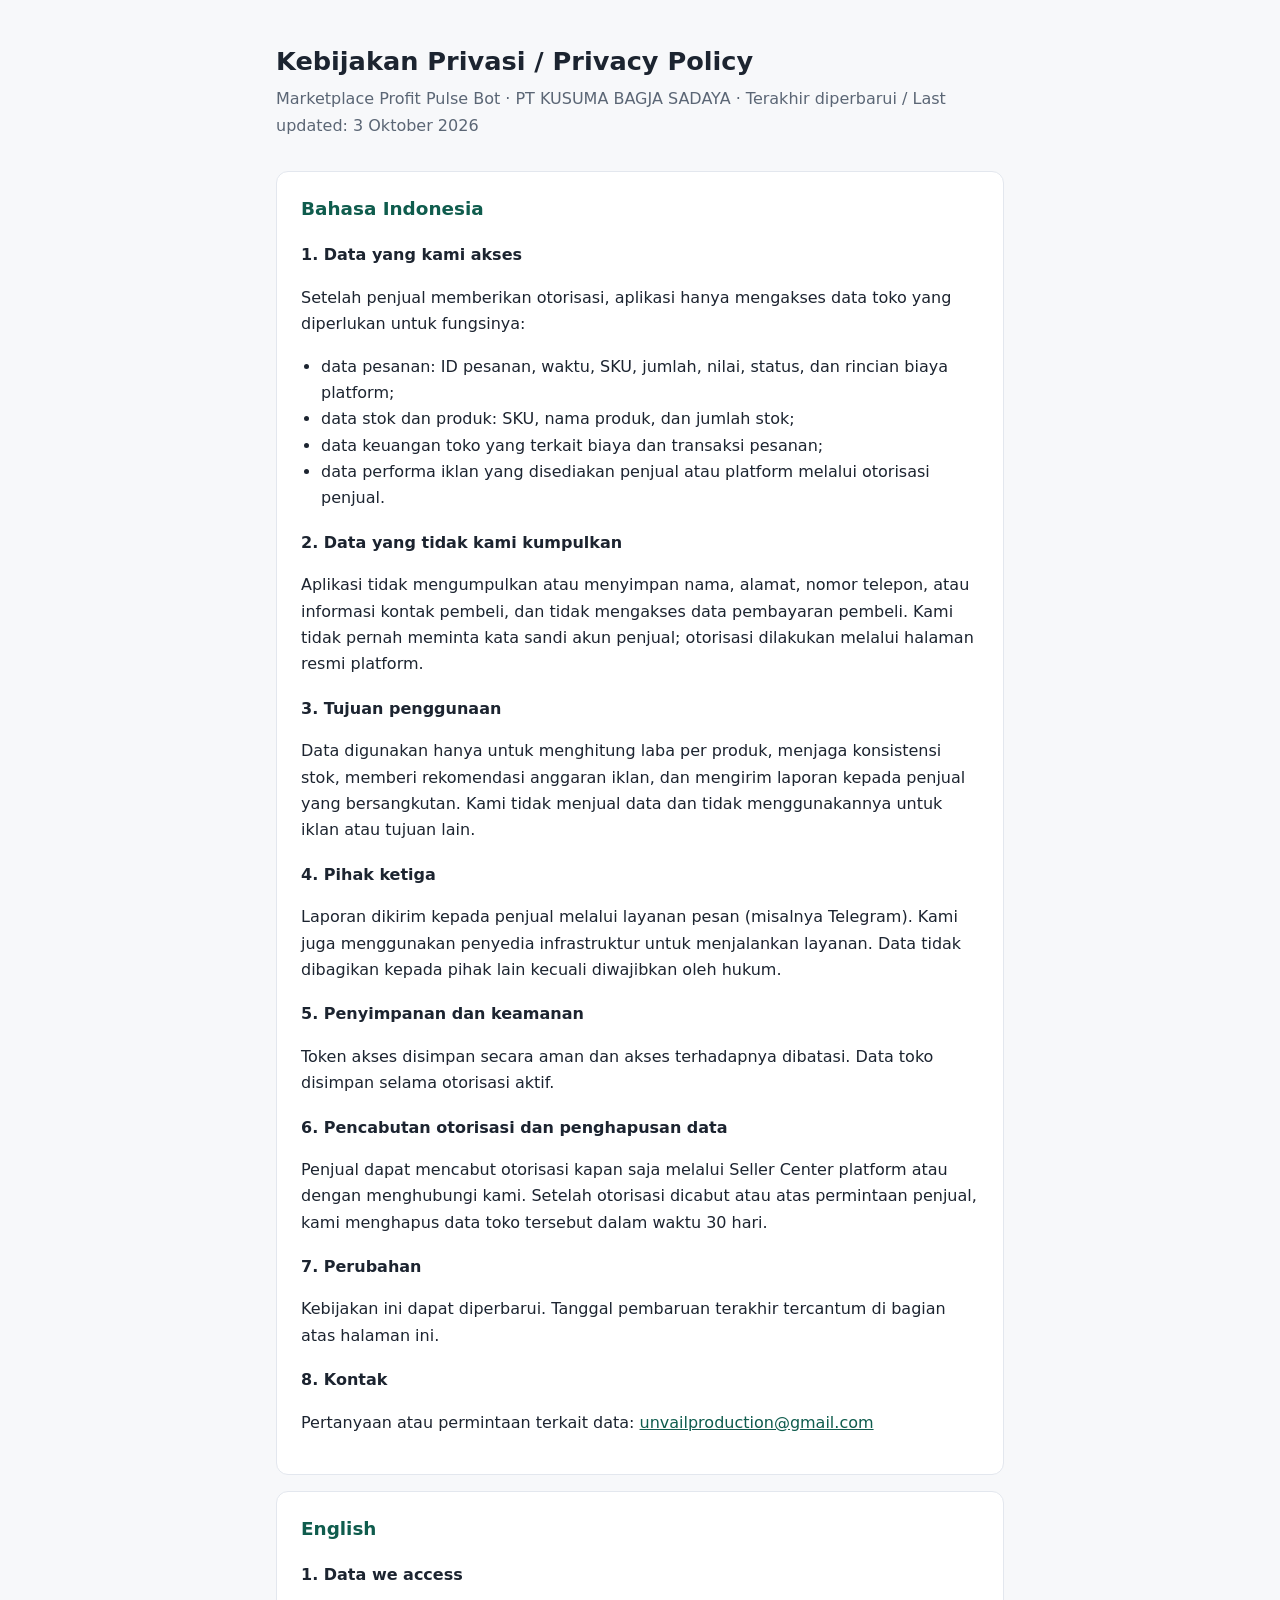
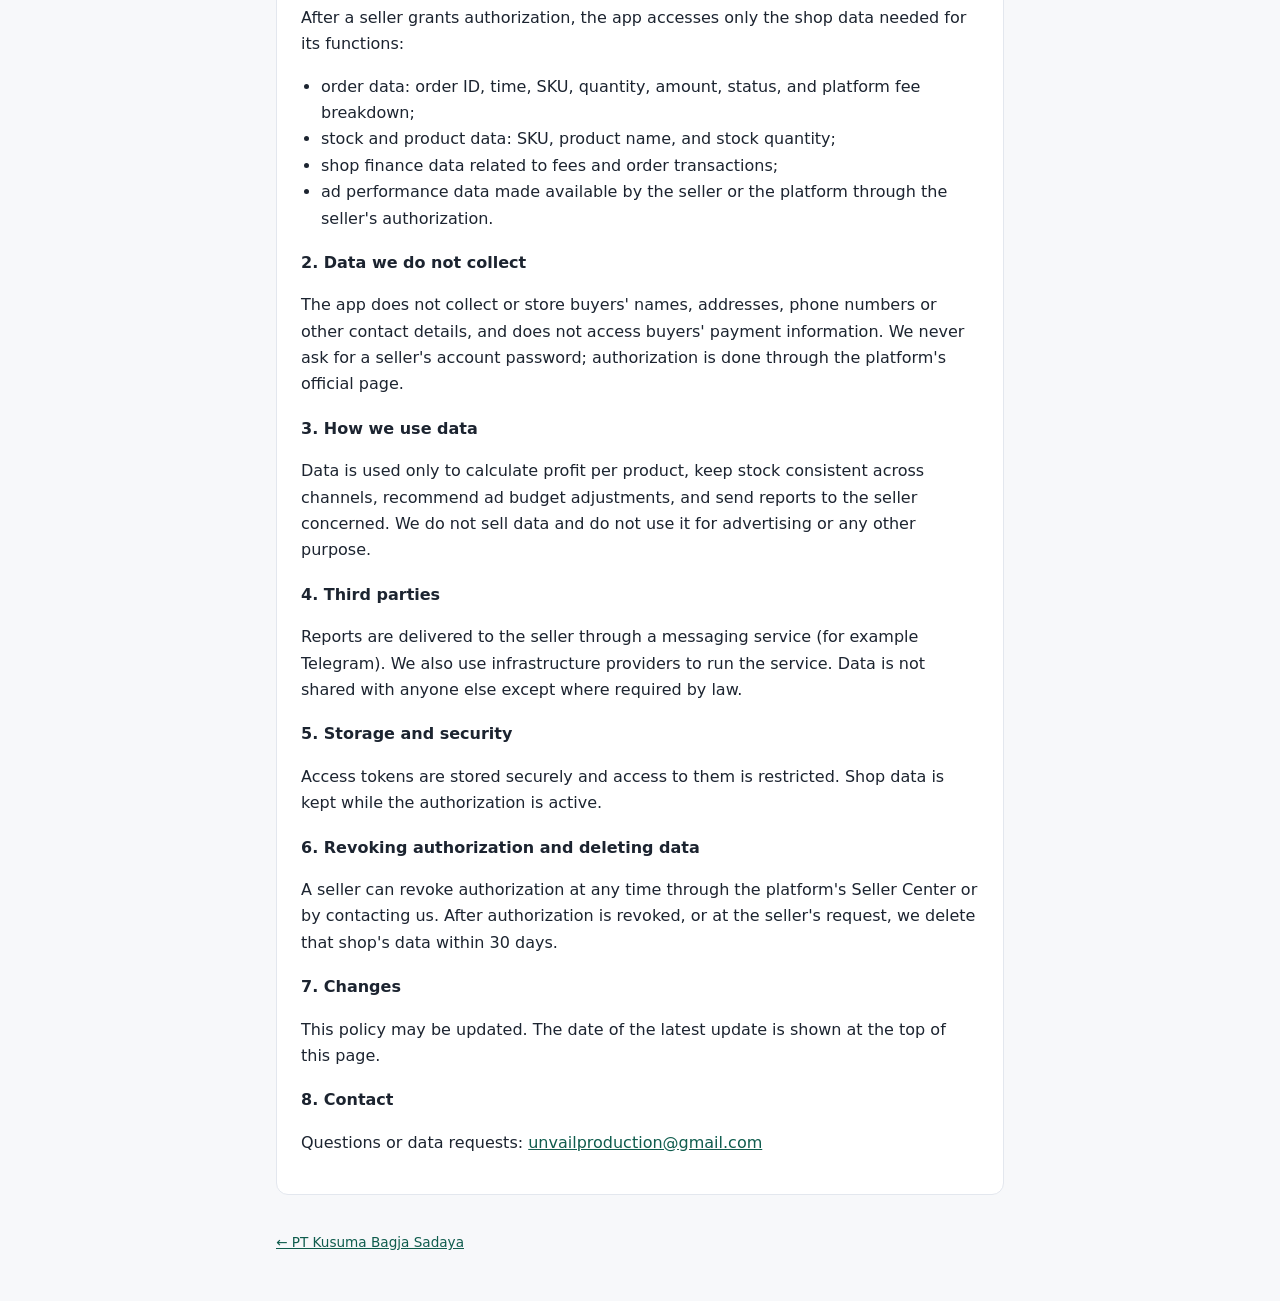
==== privacy.html @ 764142ad "Add files via upload" ====
<!doctype html>
<html lang="id">
<head>
<meta charset="utf-8">
<meta name="viewport" content="width=device-width, initial-scale=1">
<title>Kebijakan Privasi / Privacy Policy - PT Kusuma Bagja Sadaya</title>
<style>
  :root { --bg:#f7f8fa; --card:#ffffff; --text:#1c2430; --muted:#5b6675; --line:#e3e7ee; --accent:#0f5c4d; }
  @media (prefers-color-scheme: dark) {
    :root { --bg:#12161c; --card:#1a2028; --text:#e8ecf1; --muted:#9aa5b4; --line:#2a3340; --accent:#5ad1b5; }
  }
  * { box-sizing: border-box; }
  body { margin:0; font-family: system-ui, -apple-system, "Segoe UI", Roboto, sans-serif; background:var(--bg); color:var(--text); line-height:1.65; }
  .wrap { max-width: 760px; margin: 0 auto; padding: 0 16px; }
  header { padding: 40px 0 16px; }
  header h1 { margin:0 0 4px; font-size: 1.6rem; }
  header p { margin:0; color:var(--muted); }
  section { background:var(--card); border:1px solid var(--line); border-radius:12px; padding: 22px 24px; margin: 16px 0; }
  h2 { margin:0 0 10px; font-size:1.15rem; color:var(--accent); }
  h3 { margin:18px 0 4px; font-size:1rem; }
  ul { padding-left: 20px; margin: 8px 0; }
  a { color: var(--accent); }
  footer { padding: 20px 0 48px; color:var(--muted); font-size:.85rem; }
</style>
</head>
<body>
<div class="wrap">
  <header>
    <h1>Kebijakan Privasi / Privacy Policy</h1>
    <p>Marketplace Profit Pulse Bot · PT KUSUMA BAGJA SADAYA · Terakhir diperbarui / Last updated: 3 Oktober 2026</p>
  </header>

  <section id="id">
    <h2>Bahasa Indonesia</h2>

    <h3>1. Data yang kami akses</h3>
    <p>Setelah penjual memberikan otorisasi, aplikasi hanya mengakses data toko yang diperlukan untuk fungsinya:</p>
    <ul>
      <li>data pesanan: ID pesanan, waktu, SKU, jumlah, nilai, status, dan rincian biaya platform;</li>
      <li>data stok dan produk: SKU, nama produk, dan jumlah stok;</li>
      <li>data keuangan toko yang terkait biaya dan transaksi pesanan;</li>
      <li>data performa iklan yang disediakan penjual atau platform melalui otorisasi penjual.</li>
    </ul>

    <h3>2. Data yang tidak kami kumpulkan</h3>
    <p>Aplikasi tidak mengumpulkan atau menyimpan nama, alamat, nomor telepon, atau informasi kontak pembeli, dan tidak mengakses data pembayaran pembeli. Kami tidak pernah meminta kata sandi akun penjual; otorisasi dilakukan melalui halaman resmi platform.</p>

    <h3>3. Tujuan penggunaan</h3>
    <p>Data digunakan hanya untuk menghitung laba per produk, menjaga konsistensi stok, memberi rekomendasi anggaran iklan, dan mengirim laporan kepada penjual yang bersangkutan. Kami tidak menjual data dan tidak menggunakannya untuk iklan atau tujuan lain.</p>

    <h3>4. Pihak ketiga</h3>
    <p>Laporan dikirim kepada penjual melalui layanan pesan (misalnya Telegram). Kami juga menggunakan penyedia infrastruktur untuk menjalankan layanan. Data tidak dibagikan kepada pihak lain kecuali diwajibkan oleh hukum.</p>

    <h3>5. Penyimpanan dan keamanan</h3>
    <p>Token akses disimpan secara aman dan akses terhadapnya dibatasi. Data toko disimpan selama otorisasi aktif.</p>

    <h3>6. Pencabutan otorisasi dan penghapusan data</h3>
    <p>Penjual dapat mencabut otorisasi kapan saja melalui Seller Center platform atau dengan menghubungi kami. Setelah otorisasi dicabut atau atas permintaan penjual, kami menghapus data toko tersebut dalam waktu 30 hari.</p>

    <h3>7. Perubahan</h3>
    <p>Kebijakan ini dapat diperbarui. Tanggal pembaruan terakhir tercantum di bagian atas halaman ini.</p>

    <h3>8. Kontak</h3>
    <p>Pertanyaan atau permintaan terkait data: <a href="mailto:unvailproduction@gmail.com">unvailproduction@gmail.com</a></p>
  </section>

  <section id="en">
    <h2>English</h2>

    <h3>1. Data we access</h3>
    <p>After a seller grants authorization, the app accesses only the shop data needed for its functions:</p>
    <ul>
      <li>order data: order ID, time, SKU, quantity, amount, status, and platform fee breakdown;</li>
      <li>stock and product data: SKU, product name, and stock quantity;</li>
      <li>shop finance data related to fees and order transactions;</li>
      <li>ad performance data made available by the seller or the platform through the seller's authorization.</li>
    </ul>

    <h3>2. Data we do not collect</h3>
    <p>The app does not collect or store buyers' names, addresses, phone numbers or other contact details, and does not access buyers' payment information. We never ask for a seller's account password; authorization is done through the platform's official page.</p>

    <h3>3. How we use data</h3>
    <p>Data is used only to calculate profit per product, keep stock consistent across channels, recommend ad budget adjustments, and send reports to the seller concerned. We do not sell data and do not use it for advertising or any other purpose.</p>

    <h3>4. Third parties</h3>
    <p>Reports are delivered to the seller through a messaging service (for example Telegram). We also use infrastructure providers to run the service. Data is not shared with anyone else except where required by law.</p>

    <h3>5. Storage and security</h3>
    <p>Access tokens are stored securely and access to them is restricted. Shop data is kept while the authorization is active.</p>

    <h3>6. Revoking authorization and deleting data</h3>
    <p>A seller can revoke authorization at any time through the platform's Seller Center or by contacting us. After authorization is revoked, or at the seller's request, we delete that shop's data within 30 days.</p>

    <h3>7. Changes</h3>
    <p>This policy may be updated. The date of the latest update is shown at the top of this page.</p>

    <h3>8. Contact</h3>
    <p>Questions or data requests: <a href="mailto:unvailproduction@gmail.com">unvailproduction@gmail.com</a></p>
  </section>

  <footer><a href="index.html">← PT Kusuma Bagja Sadaya</a></footer>
</div>
</body>
</html>
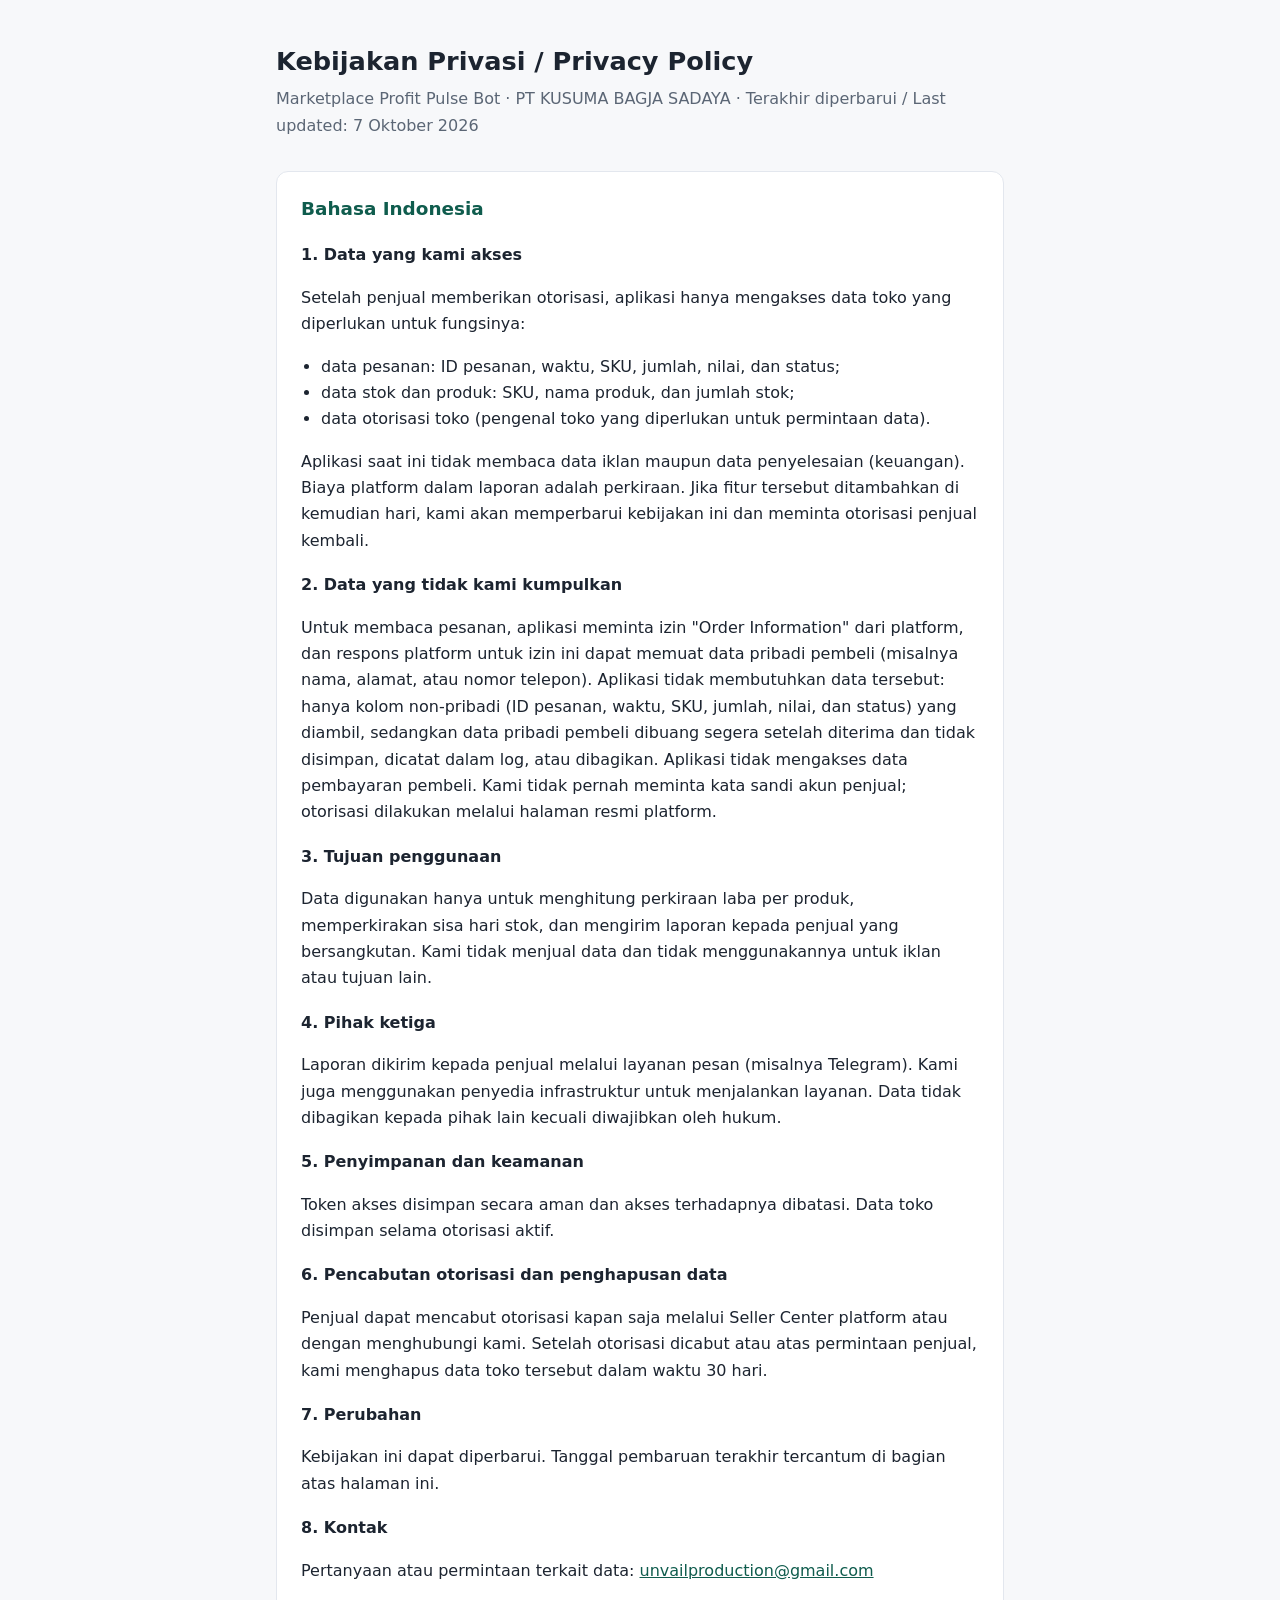
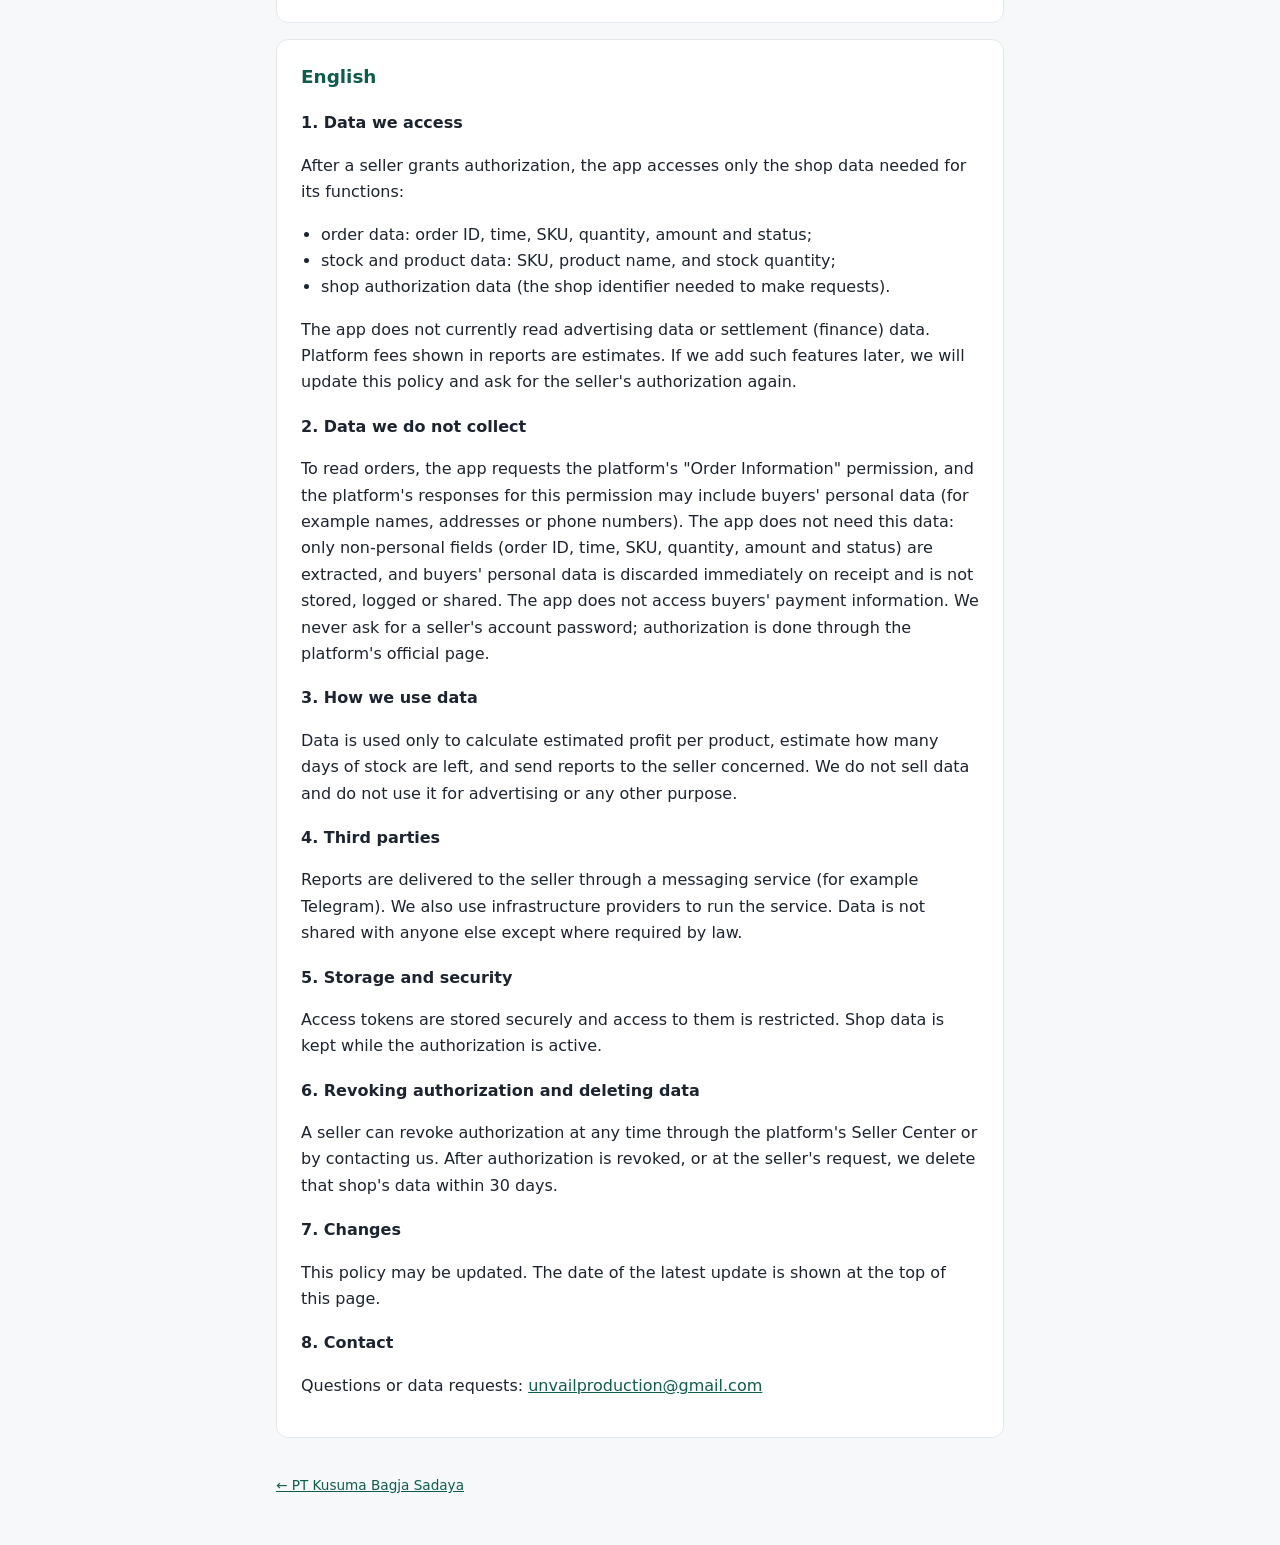
==== commit 0b52ea59: "Update privacy.html" ====
--- a/privacy.html
+++ b/privacy.html
@@ -27,7 +27,7 @@
 <div class="wrap">
   <header>
     <h1>Kebijakan Privasi / Privacy Policy</h1>
-    <p>Marketplace Profit Pulse Bot · PT KUSUMA BAGJA SADAYA · Terakhir diperbarui / Last updated: 3 Oktober 2026</p>
+    <p>Marketplace Profit Pulse Bot · PT KUSUMA BAGJA SADAYA · Terakhir diperbarui / Last updated: 7 Oktober 2026</p>
   </header>
 
   <section id="id">
@@ -36,17 +36,17 @@
     <h3>1. Data yang kami akses</h3>
     <p>Setelah penjual memberikan otorisasi, aplikasi hanya mengakses data toko yang diperlukan untuk fungsinya:</p>
     <ul>
-      <li>data pesanan: ID pesanan, waktu, SKU, jumlah, nilai, status, dan rincian biaya platform;</li>
+      <li>data pesanan: ID pesanan, waktu, SKU, jumlah, nilai, dan status;</li>
       <li>data stok dan produk: SKU, nama produk, dan jumlah stok;</li>
-      <li>data keuangan toko yang terkait biaya dan transaksi pesanan;</li>
-      <li>data performa iklan yang disediakan penjual atau platform melalui otorisasi penjual.</li>
+      <li>data otorisasi toko (pengenal toko yang diperlukan untuk permintaan data).</li>
     </ul>
+    <p>Aplikasi saat ini tidak membaca data iklan maupun data penyelesaian (keuangan). Biaya platform dalam laporan adalah perkiraan. Jika fitur tersebut ditambahkan di kemudian hari, kami akan memperbarui kebijakan ini dan meminta otorisasi penjual kembali.</p>
 
     <h3>2. Data yang tidak kami kumpulkan</h3>
-    <p>Aplikasi tidak mengumpulkan atau menyimpan nama, alamat, nomor telepon, atau informasi kontak pembeli, dan tidak mengakses data pembayaran pembeli. Kami tidak pernah meminta kata sandi akun penjual; otorisasi dilakukan melalui halaman resmi platform.</p>
+    <p>Untuk membaca pesanan, aplikasi meminta izin "Order Information" dari platform, dan respons platform untuk izin ini dapat memuat data pribadi pembeli (misalnya nama, alamat, atau nomor telepon). Aplikasi tidak membutuhkan data tersebut: hanya kolom non-pribadi (ID pesanan, waktu, SKU, jumlah, nilai, dan status) yang diambil, sedangkan data pribadi pembeli dibuang segera setelah diterima dan tidak disimpan, dicatat dalam log, atau dibagikan. Aplikasi tidak mengakses data pembayaran pembeli. Kami tidak pernah meminta kata sandi akun penjual; otorisasi dilakukan melalui halaman resmi platform.</p>
 
     <h3>3. Tujuan penggunaan</h3>
-    <p>Data digunakan hanya untuk menghitung laba per produk, menjaga konsistensi stok, memberi rekomendasi anggaran iklan, dan mengirim laporan kepada penjual yang bersangkutan. Kami tidak menjual data dan tidak menggunakannya untuk iklan atau tujuan lain.</p>
+    <p>Data digunakan hanya untuk menghitung perkiraan laba per produk, memperkirakan sisa hari stok, dan mengirim laporan kepada penjual yang bersangkutan. Kami tidak menjual data dan tidak menggunakannya untuk iklan atau tujuan lain.</p>
 
     <h3>4. Pihak ketiga</h3>
     <p>Laporan dikirim kepada penjual melalui layanan pesan (misalnya Telegram). Kami juga menggunakan penyedia infrastruktur untuk menjalankan layanan. Data tidak dibagikan kepada pihak lain kecuali diwajibkan oleh hukum.</p>
@@ -70,17 +70,17 @@
     <h3>1. Data we access</h3>
     <p>After a seller grants authorization, the app accesses only the shop data needed for its functions:</p>
     <ul>
-      <li>order data: order ID, time, SKU, quantity, amount, status, and platform fee breakdown;</li>
+      <li>order data: order ID, time, SKU, quantity, amount and status;</li>
       <li>stock and product data: SKU, product name, and stock quantity;</li>
-      <li>shop finance data related to fees and order transactions;</li>
-      <li>ad performance data made available by the seller or the platform through the seller's authorization.</li>
+      <li>shop authorization data (the shop identifier needed to make requests).</li>
     </ul>
+    <p>The app does not currently read advertising data or settlement (finance) data. Platform fees shown in reports are estimates. If we add such features later, we will update this policy and ask for the seller's authorization again.</p>
 
     <h3>2. Data we do not collect</h3>
-    <p>The app does not collect or store buyers' names, addresses, phone numbers or other contact details, and does not access buyers' payment information. We never ask for a seller's account password; authorization is done through the platform's official page.</p>
+    <p>To read orders, the app requests the platform's "Order Information" permission, and the platform's responses for this permission may include buyers' personal data (for example names, addresses or phone numbers). The app does not need this data: only non-personal fields (order ID, time, SKU, quantity, amount and status) are extracted, and buyers' personal data is discarded immediately on receipt and is not stored, logged or shared. The app does not access buyers' payment information. We never ask for a seller's account password; authorization is done through the platform's official page.</p>
 
     <h3>3. How we use data</h3>
-    <p>Data is used only to calculate profit per product, keep stock consistent across channels, recommend ad budget adjustments, and send reports to the seller concerned. We do not sell data and do not use it for advertising or any other purpose.</p>
+    <p>Data is used only to calculate estimated profit per product, estimate how many days of stock are left, and send reports to the seller concerned. We do not sell data and do not use it for advertising or any other purpose.</p>
 
     <h3>4. Third parties</h3>
     <p>Reports are delivered to the seller through a messaging service (for example Telegram). We also use infrastructure providers to run the service. Data is not shared with anyone else except where required by law.</p>
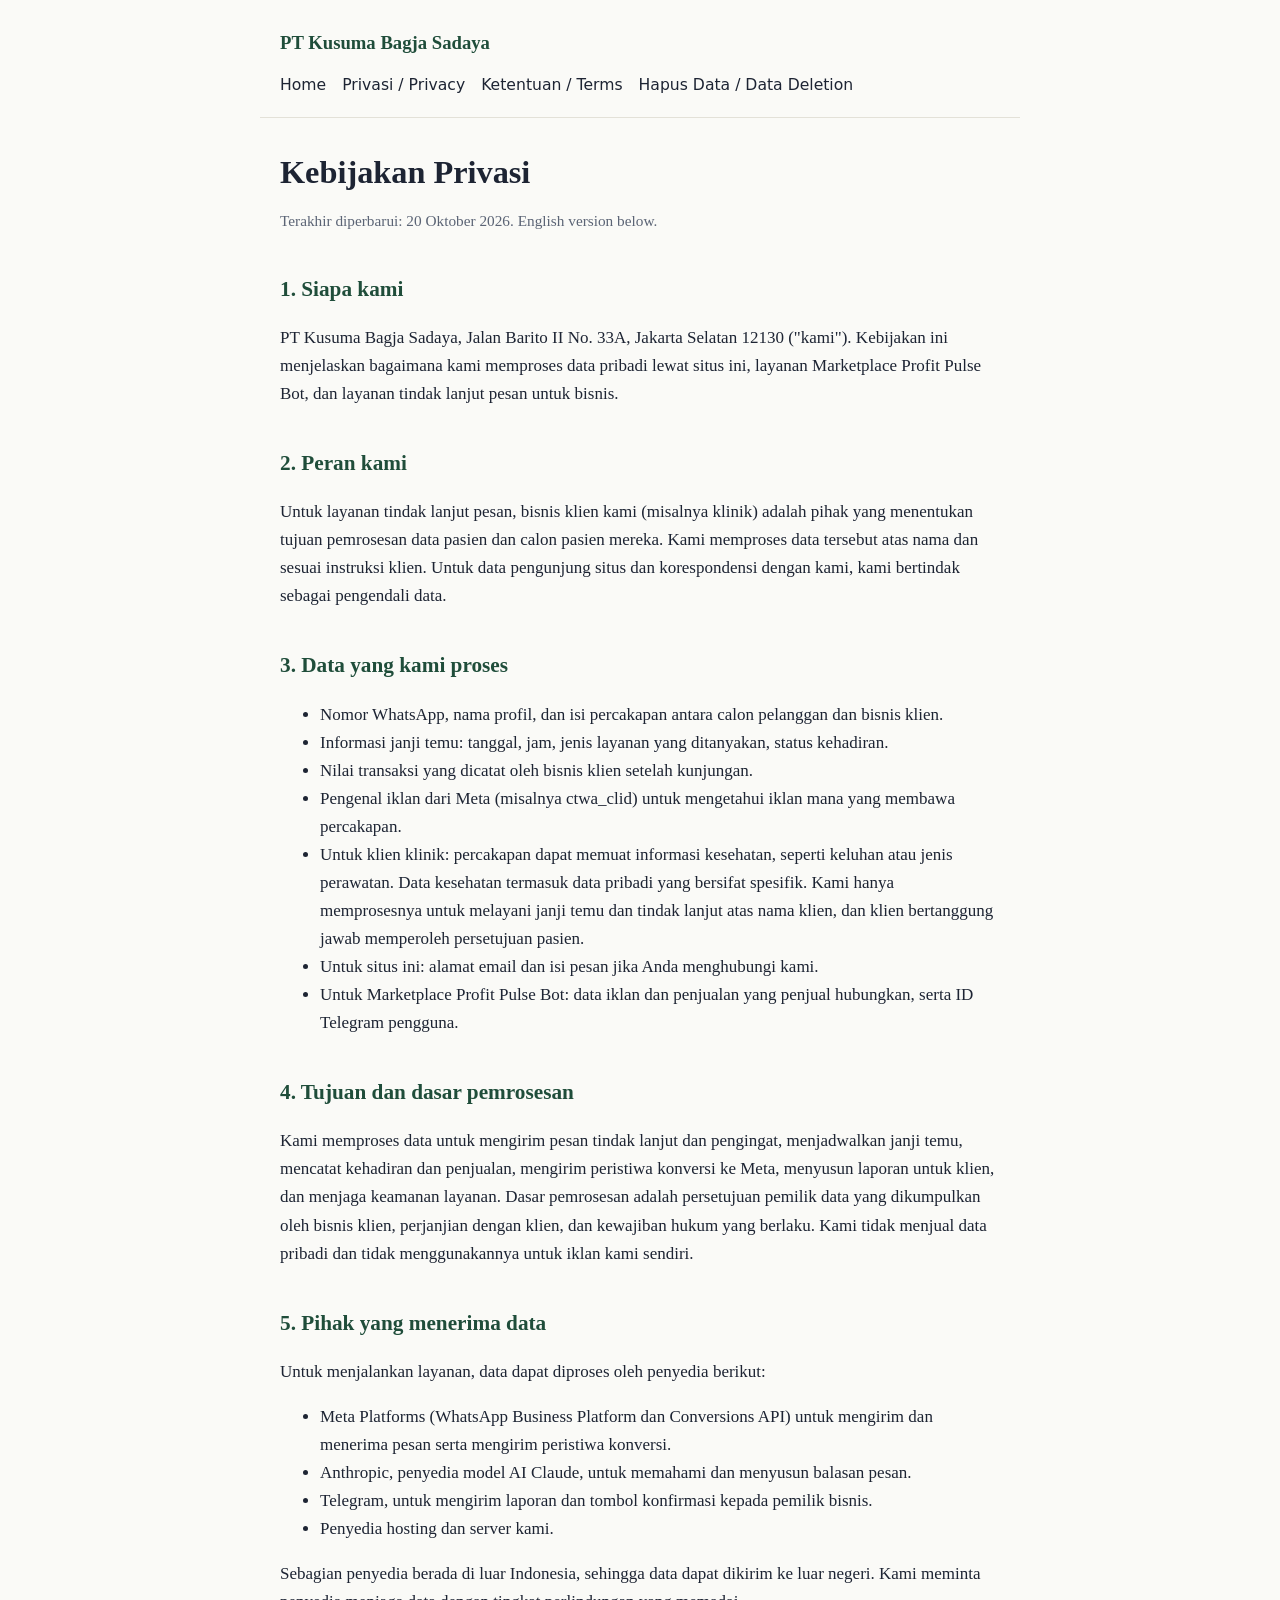
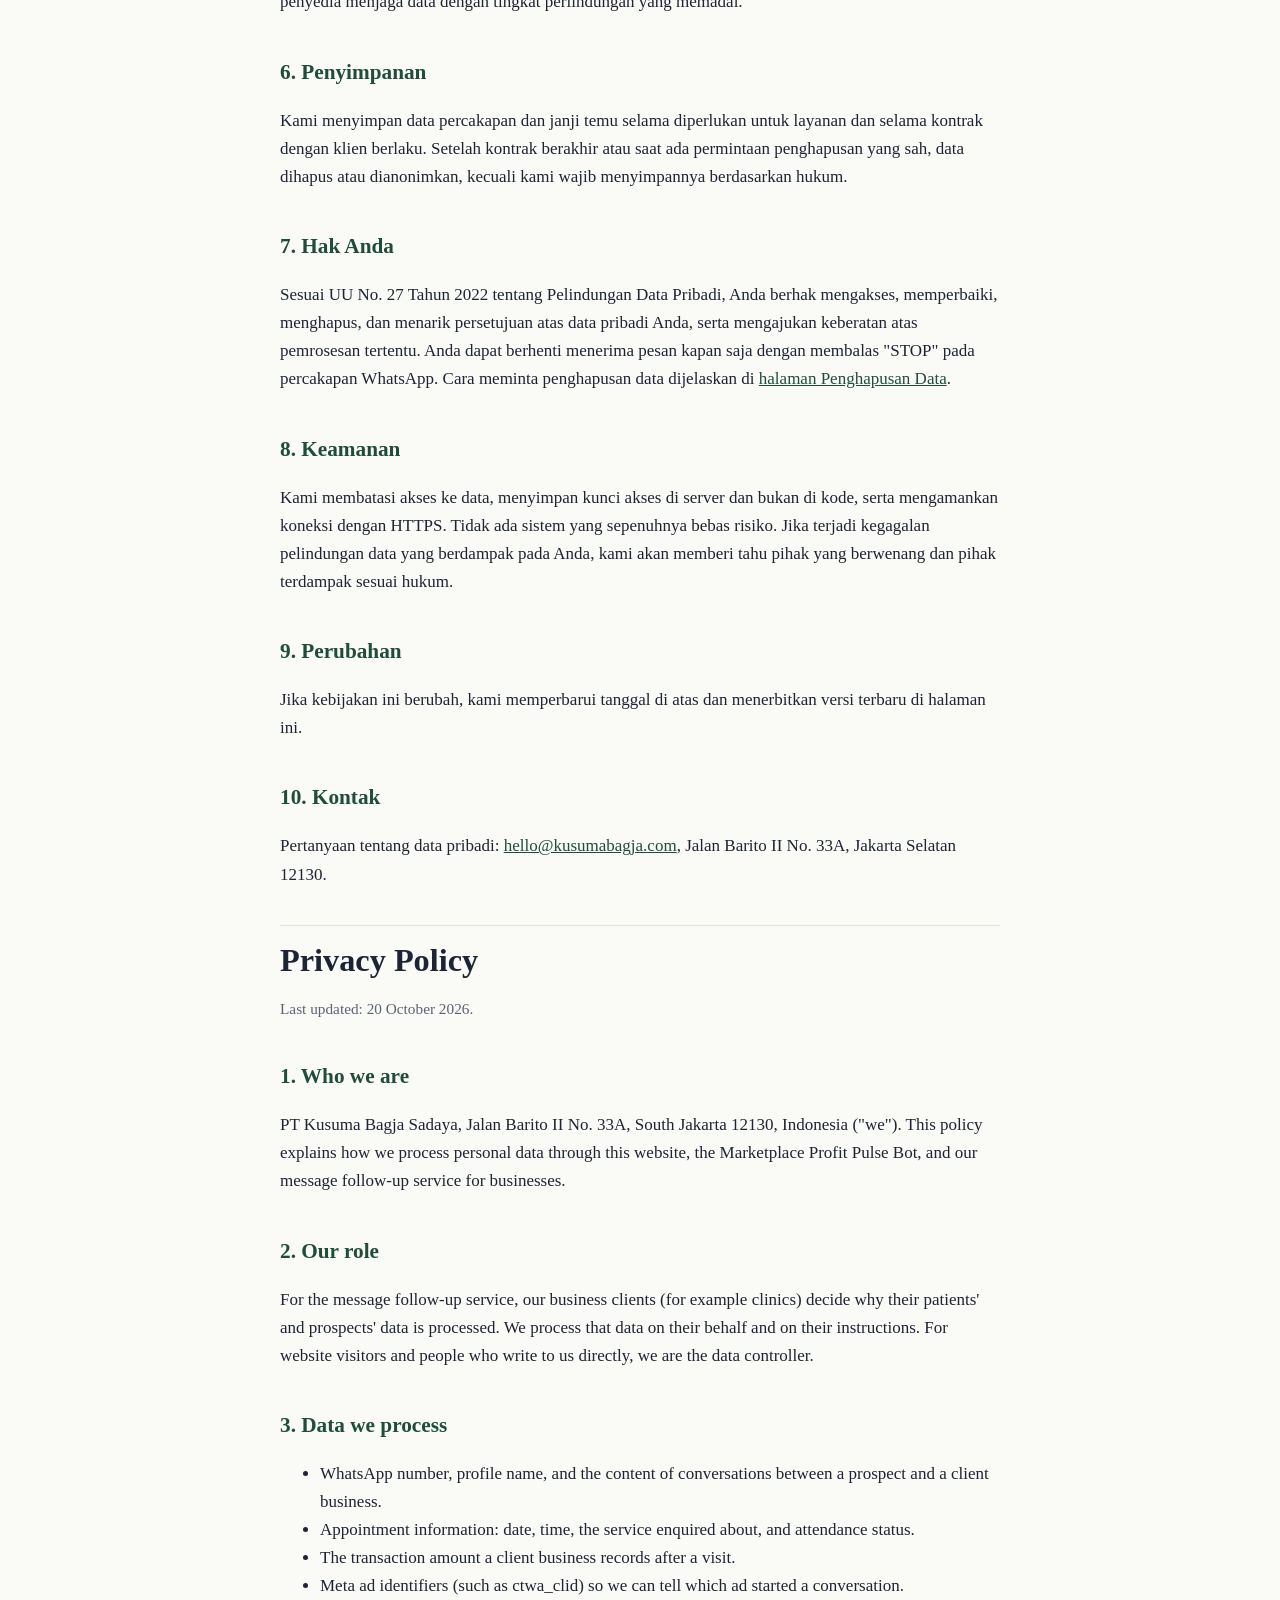
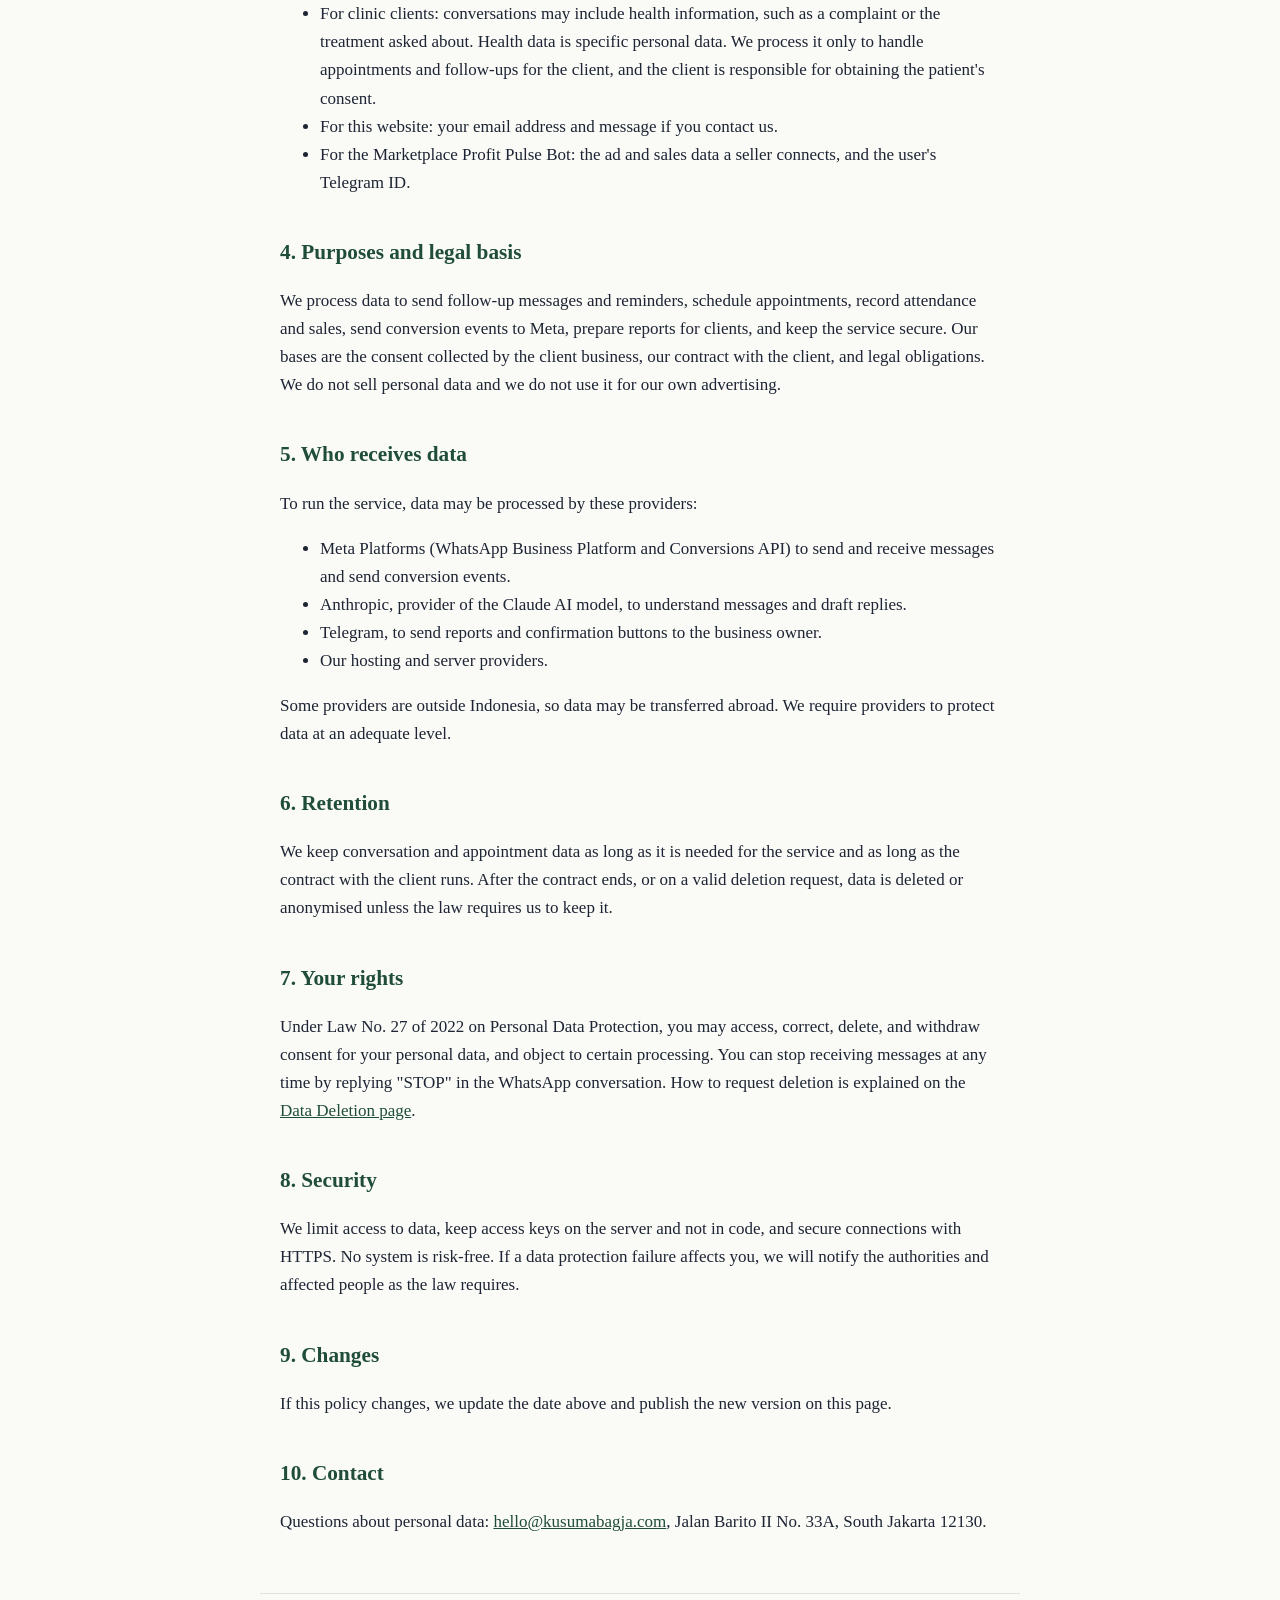
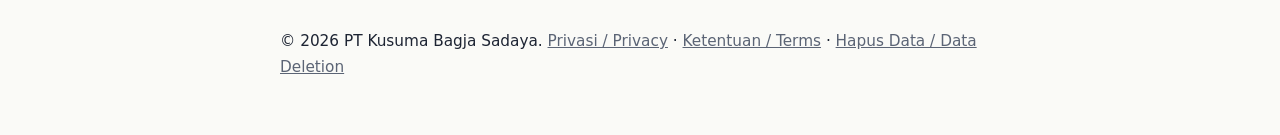
==== commit d133d428: "Add files via upload" ====
--- a/privacy.html
+++ b/privacy.html
@@ -1,104 +1,122 @@
-<!doctype html>
+<!DOCTYPE html>
 <html lang="id">
 <head>
 <meta charset="utf-8">
-<meta name="viewport" content="width=device-width, initial-scale=1">
+<meta name="viewport" content="width=device-width,initial-scale=1">
 <title>Kebijakan Privasi / Privacy Policy - PT Kusuma Bagja Sadaya</title>
-<style>
-  :root { --bg:#f7f8fa; --card:#ffffff; --text:#1c2430; --muted:#5b6675; --line:#e3e7ee; --accent:#0f5c4d; }
-  @media (prefers-color-scheme: dark) {
-    :root { --bg:#12161c; --card:#1a2028; --text:#e8ecf1; --muted:#9aa5b4; --line:#2a3340; --accent:#5ad1b5; }
-  }
-  * { box-sizing: border-box; }
-  body { margin:0; font-family: system-ui, -apple-system, "Segoe UI", Roboto, sans-serif; background:var(--bg); color:var(--text); line-height:1.65; }
-  .wrap { max-width: 760px; margin: 0 auto; padding: 0 16px; }
-  header { padding: 40px 0 16px; }
-  header h1 { margin:0 0 4px; font-size: 1.6rem; }
-  header p { margin:0; color:var(--muted); }
-  section { background:var(--card); border:1px solid var(--line); border-radius:12px; padding: 22px 24px; margin: 16px 0; }
-  h2 { margin:0 0 10px; font-size:1.15rem; color:var(--accent); }
-  h3 { margin:18px 0 4px; font-size:1rem; }
-  ul { padding-left: 20px; margin: 8px 0; }
-  a { color: var(--accent); }
-  footer { padding: 20px 0 48px; color:var(--muted); font-size:.85rem; }
-</style>
+<link rel="stylesheet" href="style.css">
 </head>
 <body>
-<div class="wrap">
-  <header>
-    <h1>Kebijakan Privasi / Privacy Policy</h1>
-    <p>Marketplace Profit Pulse Bot · PT KUSUMA BAGJA SADAYA · Terakhir diperbarui / Last updated: 7 Oktober 2026</p>
-  </header>
+<!-- DRAFT 20 Oct 2026: to be reviewed by a UU PDP adviser before going live. -->
+<header>
+<a class="brand" href="index.html">PT Kusuma Bagja Sadaya</a>
+<nav><a href="index.html">Home</a><a href="privacy.html">Privasi / Privacy</a><a href="terms.html">Ketentuan / Terms</a><a href="data-deletion.html">Hapus Data / Data Deletion</a></nav>
+</header>
+<main>
 
-  <section id="id">
-    <h2>Bahasa Indonesia</h2>
+<section lang="id">
+<h1>Kebijakan Privasi</h1>
+<p class="muted">Terakhir diperbarui: 20 Oktober 2026. English version below.</p>
 
-    <h3>1. Data yang kami akses</h3>
-    <p>Setelah penjual memberikan otorisasi, aplikasi hanya mengakses data toko yang diperlukan untuk fungsinya:</p>
-    <ul>
-      <li>data pesanan: ID pesanan, waktu, SKU, jumlah, nilai, dan status;</li>
-      <li>data stok dan produk: SKU, nama produk, dan jumlah stok;</li>
-      <li>data otorisasi toko (pengenal toko yang diperlukan untuk permintaan data).</li>
-    </ul>
-    <p>Aplikasi saat ini tidak membaca data iklan maupun data penyelesaian (keuangan). Biaya platform dalam laporan adalah perkiraan. Jika fitur tersebut ditambahkan di kemudian hari, kami akan memperbarui kebijakan ini dan meminta otorisasi penjual kembali.</p>
+<h2>1. Siapa kami</h2>
+<p>PT Kusuma Bagja Sadaya, Jalan Barito II No. 33A, Jakarta Selatan 12130 ("kami"). Kebijakan ini menjelaskan bagaimana kami memproses data pribadi lewat situs ini, layanan Marketplace Profit Pulse Bot, dan layanan tindak lanjut pesan untuk bisnis.</p>
 
-    <h3>2. Data yang tidak kami kumpulkan</h3>
-    <p>Untuk membaca pesanan, aplikasi meminta izin "Order Information" dari platform, dan respons platform untuk izin ini dapat memuat data pribadi pembeli (misalnya nama, alamat, atau nomor telepon). Aplikasi tidak membutuhkan data tersebut: hanya kolom non-pribadi (ID pesanan, waktu, SKU, jumlah, nilai, dan status) yang diambil, sedangkan data pribadi pembeli dibuang segera setelah diterima dan tidak disimpan, dicatat dalam log, atau dibagikan. Aplikasi tidak mengakses data pembayaran pembeli. Kami tidak pernah meminta kata sandi akun penjual; otorisasi dilakukan melalui halaman resmi platform.</p>
+<h2>2. Peran kami</h2>
+<p>Untuk layanan tindak lanjut pesan, bisnis klien kami (misalnya klinik) adalah pihak yang menentukan tujuan pemrosesan data pasien dan calon pasien mereka. Kami memproses data tersebut atas nama dan sesuai instruksi klien. Untuk data pengunjung situs dan korespondensi dengan kami, kami bertindak sebagai pengendali data.</p>
 
-    <h3>3. Tujuan penggunaan</h3>
-    <p>Data digunakan hanya untuk menghitung perkiraan laba per produk, memperkirakan sisa hari stok, dan mengirim laporan kepada penjual yang bersangkutan. Kami tidak menjual data dan tidak menggunakannya untuk iklan atau tujuan lain.</p>
+<h2>3. Data yang kami proses</h2>
+<ul>
+<li>Nomor WhatsApp, nama profil, dan isi percakapan antara calon pelanggan dan bisnis klien.</li>
+<li>Informasi janji temu: tanggal, jam, jenis layanan yang ditanyakan, status kehadiran.</li>
+<li>Nilai transaksi yang dicatat oleh bisnis klien setelah kunjungan.</li>
+<li>Pengenal iklan dari Meta (misalnya ctwa_clid) untuk mengetahui iklan mana yang membawa percakapan.</li>
+<li>Untuk klien klinik: percakapan dapat memuat informasi kesehatan, seperti keluhan atau jenis perawatan. Data kesehatan termasuk data pribadi yang bersifat spesifik. Kami hanya memprosesnya untuk melayani janji temu dan tindak lanjut atas nama klien, dan klien bertanggung jawab memperoleh persetujuan pasien.</li>
+<li>Untuk situs ini: alamat email dan isi pesan jika Anda menghubungi kami.</li>
+<li>Untuk Marketplace Profit Pulse Bot: data iklan dan penjualan yang penjual hubungkan, serta ID Telegram pengguna.</li>
+</ul>
 
-    <h3>4. Pihak ketiga</h3>
-    <p>Laporan dikirim kepada penjual melalui layanan pesan (misalnya Telegram). Kami juga menggunakan penyedia infrastruktur untuk menjalankan layanan. Data tidak dibagikan kepada pihak lain kecuali diwajibkan oleh hukum.</p>
+<h2>4. Tujuan dan dasar pemrosesan</h2>
+<p>Kami memproses data untuk mengirim pesan tindak lanjut dan pengingat, menjadwalkan janji temu, mencatat kehadiran dan penjualan, mengirim peristiwa konversi ke Meta, menyusun laporan untuk klien, dan menjaga keamanan layanan. Dasar pemrosesan adalah persetujuan pemilik data yang dikumpulkan oleh bisnis klien, perjanjian dengan klien, dan kewajiban hukum yang berlaku. Kami tidak menjual data pribadi dan tidak menggunakannya untuk iklan kami sendiri.</p>
 
-    <h3>5. Penyimpanan dan keamanan</h3>
-    <p>Token akses disimpan secara aman dan akses terhadapnya dibatasi. Data toko disimpan selama otorisasi aktif.</p>
+<h2>5. Pihak yang menerima data</h2>
+<p>Untuk menjalankan layanan, data dapat diproses oleh penyedia berikut:</p>
+<ul>
+<li>Meta Platforms (WhatsApp Business Platform dan Conversions API) untuk mengirim dan menerima pesan serta mengirim peristiwa konversi.</li>
+<li>Anthropic, penyedia model AI Claude, untuk memahami dan menyusun balasan pesan.</li>
+<li>Telegram, untuk mengirim laporan dan tombol konfirmasi kepada pemilik bisnis.</li>
+<li>Penyedia hosting dan server kami.</li>
+</ul>
+<p>Sebagian penyedia berada di luar Indonesia, sehingga data dapat dikirim ke luar negeri. Kami meminta penyedia menjaga data dengan tingkat perlindungan yang memadai.</p>
 
-    <h3>6. Pencabutan otorisasi dan penghapusan data</h3>
-    <p>Penjual dapat mencabut otorisasi kapan saja melalui Seller Center platform atau dengan menghubungi kami. Setelah otorisasi dicabut atau atas permintaan penjual, kami menghapus data toko tersebut dalam waktu 30 hari.</p>
+<h2>6. Penyimpanan</h2>
+<p>Kami menyimpan data percakapan dan janji temu selama diperlukan untuk layanan dan selama kontrak dengan klien berlaku. Setelah kontrak berakhir atau saat ada permintaan penghapusan yang sah, data dihapus atau dianonimkan, kecuali kami wajib menyimpannya berdasarkan hukum.</p>
 
-    <h3>7. Perubahan</h3>
-    <p>Kebijakan ini dapat diperbarui. Tanggal pembaruan terakhir tercantum di bagian atas halaman ini.</p>
+<h2>7. Hak Anda</h2>
+<p>Sesuai UU No. 27 Tahun 2022 tentang Pelindungan Data Pribadi, Anda berhak mengakses, memperbaiki, menghapus, dan menarik persetujuan atas data pribadi Anda, serta mengajukan keberatan atas pemrosesan tertentu. Anda dapat berhenti menerima pesan kapan saja dengan membalas "STOP" pada percakapan WhatsApp. Cara meminta penghapusan data dijelaskan di <a href="data-deletion.html">halaman Penghapusan Data</a>.</p>
 
-    <h3>8. Kontak</h3>
-    <p>Pertanyaan atau permintaan terkait data: <a href="mailto:unvailproduction@gmail.com">unvailproduction@gmail.com</a></p>
-  </section>
+<h2>8. Keamanan</h2>
+<p>Kami membatasi akses ke data, menyimpan kunci akses di server dan bukan di kode, serta mengamankan koneksi dengan HTTPS. Tidak ada sistem yang sepenuhnya bebas risiko. Jika terjadi kegagalan pelindungan data yang berdampak pada Anda, kami akan memberi tahu pihak yang berwenang dan pihak terdampak sesuai hukum.</p>
 
-  <section id="en">
-    <h2>English</h2>
+<h2>9. Perubahan</h2>
+<p>Jika kebijakan ini berubah, kami memperbarui tanggal di atas dan menerbitkan versi terbaru di halaman ini.</p>
 
-    <h3>1. Data we access</h3>
-    <p>After a seller grants authorization, the app accesses only the shop data needed for its functions:</p>
-    <ul>
-      <li>order data: order ID, time, SKU, quantity, amount and status;</li>
-      <li>stock and product data: SKU, product name, and stock quantity;</li>
-      <li>shop authorization data (the shop identifier needed to make requests).</li>
-    </ul>
-    <p>The app does not currently read advertising data or settlement (finance) data. Platform fees shown in reports are estimates. If we add such features later, we will update this policy and ask for the seller's authorization again.</p>
+<h2>10. Kontak</h2>
+<p>Pertanyaan tentang data pribadi: <a href="mailto:hello@kusumabagja.com">hello@kusumabagja.com</a>, Jalan Barito II No. 33A, Jakarta Selatan 12130.</p>
+</section>
 
-    <h3>2. Data we do not collect</h3>
-    <p>To read orders, the app requests the platform's "Order Information" permission, and the platform's responses for this permission may include buyers' personal data (for example names, addresses or phone numbers). The app does not need this data: only non-personal fields (order ID, time, SKU, quantity, amount and status) are extracted, and buyers' personal data is discarded immediately on receipt and is not stored, logged or shared. The app does not access buyers' payment information. We never ask for a seller's account password; authorization is done through the platform's official page.</p>
+<section class="lang" lang="en">
+<h1>Privacy Policy</h1>
+<p class="muted">Last updated: 20 October 2026.</p>
 
-    <h3>3. How we use data</h3>
-    <p>Data is used only to calculate estimated profit per product, estimate how many days of stock are left, and send reports to the seller concerned. We do not sell data and do not use it for advertising or any other purpose.</p>
+<h2>1. Who we are</h2>
+<p>PT Kusuma Bagja Sadaya, Jalan Barito II No. 33A, South Jakarta 12130, Indonesia ("we"). This policy explains how we process personal data through this website, the Marketplace Profit Pulse Bot, and our message follow-up service for businesses.</p>
 
-    <h3>4. Third parties</h3>
-    <p>Reports are delivered to the seller through a messaging service (for example Telegram). We also use infrastructure providers to run the service. Data is not shared with anyone else except where required by law.</p>
+<h2>2. Our role</h2>
+<p>For the message follow-up service, our business clients (for example clinics) decide why their patients' and prospects' data is processed. We process that data on their behalf and on their instructions. For website visitors and people who write to us directly, we are the data controller.</p>
 
-    <h3>5. Storage and security</h3>
-    <p>Access tokens are stored securely and access to them is restricted. Shop data is kept while the authorization is active.</p>
+<h2>3. Data we process</h2>
+<ul>
+<li>WhatsApp number, profile name, and the content of conversations between a prospect and a client business.</li>
+<li>Appointment information: date, time, the service enquired about, and attendance status.</li>
+<li>The transaction amount a client business records after a visit.</li>
+<li>Meta ad identifiers (such as ctwa_clid) so we can tell which ad started a conversation.</li>
+<li>For clinic clients: conversations may include health information, such as a complaint or the treatment asked about. Health data is specific personal data. We process it only to handle appointments and follow-ups for the client, and the client is responsible for obtaining the patient's consent.</li>
+<li>For this website: your email address and message if you contact us.</li>
+<li>For the Marketplace Profit Pulse Bot: the ad and sales data a seller connects, and the user's Telegram ID.</li>
+</ul>
 
-    <h3>6. Revoking authorization and deleting data</h3>
-    <p>A seller can revoke authorization at any time through the platform's Seller Center or by contacting us. After authorization is revoked, or at the seller's request, we delete that shop's data within 30 days.</p>
+<h2>4. Purposes and legal basis</h2>
+<p>We process data to send follow-up messages and reminders, schedule appointments, record attendance and sales, send conversion events to Meta, prepare reports for clients, and keep the service secure. Our bases are the consent collected by the client business, our contract with the client, and legal obligations. We do not sell personal data and we do not use it for our own advertising.</p>
 
-    <h3>7. Changes</h3>
-    <p>This policy may be updated. The date of the latest update is shown at the top of this page.</p>
+<h2>5. Who receives data</h2>
+<p>To run the service, data may be processed by these providers:</p>
+<ul>
+<li>Meta Platforms (WhatsApp Business Platform and Conversions API) to send and receive messages and send conversion events.</li>
+<li>Anthropic, provider of the Claude AI model, to understand messages and draft replies.</li>
+<li>Telegram, to send reports and confirmation buttons to the business owner.</li>
+<li>Our hosting and server providers.</li>
+</ul>
+<p>Some providers are outside Indonesia, so data may be transferred abroad. We require providers to protect data at an adequate level.</p>
 
-    <h3>8. Contact</h3>
-    <p>Questions or data requests: <a href="mailto:unvailproduction@gmail.com">unvailproduction@gmail.com</a></p>
-  </section>
+<h2>6. Retention</h2>
+<p>We keep conversation and appointment data as long as it is needed for the service and as long as the contract with the client runs. After the contract ends, or on a valid deletion request, data is deleted or anonymised unless the law requires us to keep it.</p>
 
-  <footer><a href="index.html">← PT Kusuma Bagja Sadaya</a></footer>
-</div>
+<h2>7. Your rights</h2>
+<p>Under Law No. 27 of 2022 on Personal Data Protection, you may access, correct, delete, and withdraw consent for your personal data, and object to certain processing. You can stop receiving messages at any time by replying "STOP" in the WhatsApp conversation. How to request deletion is explained on the <a href="data-deletion.html">Data Deletion page</a>.</p>
+
+<h2>8. Security</h2>
+<p>We limit access to data, keep access keys on the server and not in code, and secure connections with HTTPS. No system is risk-free. If a data protection failure affects you, we will notify the authorities and affected people as the law requires.</p>
+
+<h2>9. Changes</h2>
+<p>If this policy changes, we update the date above and publish the new version on this page.</p>
+
+<h2>10. Contact</h2>
+<p>Questions about personal data: <a href="mailto:hello@kusumabagja.com">hello@kusumabagja.com</a>, Jalan Barito II No. 33A, South Jakarta 12130.</p>
+</section>
+
+</main>
+<footer>
+<p>&copy; 2026 PT Kusuma Bagja Sadaya. <a href="privacy.html">Privasi / Privacy</a> &middot; <a href="terms.html">Ketentuan / Terms</a> &middot; <a href="data-deletion.html">Hapus Data / Data Deletion</a></p>
+</footer>
 </body>
 </html>
--- a/style.css
+++ b/style.css
@@ -0,0 +1,18 @@
+:root{--bg:#fafaf7;--fg:#1d2433;--muted:#5b6475;--line:#e3e1d8;--accent:#1f4d3a}
+*{box-sizing:border-box}
+body{margin:0;background:var(--bg);color:var(--fg);font:17px/1.65 Georgia,"Times New Roman",serif}
+header,main,footer{max-width:760px;margin:0 auto;padding:0 20px}
+header{padding-top:28px;padding-bottom:18px;border-bottom:1px solid var(--line);display:flex;flex-wrap:wrap;gap:12px 24px;align-items:baseline;justify-content:space-between}
+header a.brand{font-weight:bold;color:var(--accent);text-decoration:none;font-size:1.1em}
+nav a{margin-right:16px;color:var(--fg);text-decoration:none;font-size:.92em;font-family:system-ui,sans-serif}
+nav a:hover{text-decoration:underline}
+main{padding-top:28px;padding-bottom:40px}
+h1{font-size:1.9em;line-height:1.25;margin:.2em 0 .4em}
+h2{font-size:1.25em;margin:1.8em 0 .4em;color:var(--accent)}
+h3{font-size:1.02em;margin:1.4em 0 .3em}
+p,li{color:var(--fg)}
+.muted{color:var(--muted);font-size:.9em}
+.lang{border-top:1px solid var(--line);margin-top:36px;padding-top:8px}
+a{color:var(--accent)}
+footer{border-top:1px solid var(--line);padding-top:20px;padding-bottom:40px;color:var(--muted);font-size:.9em;font-family:system-ui,sans-serif}
+footer a{color:var(--muted)}
